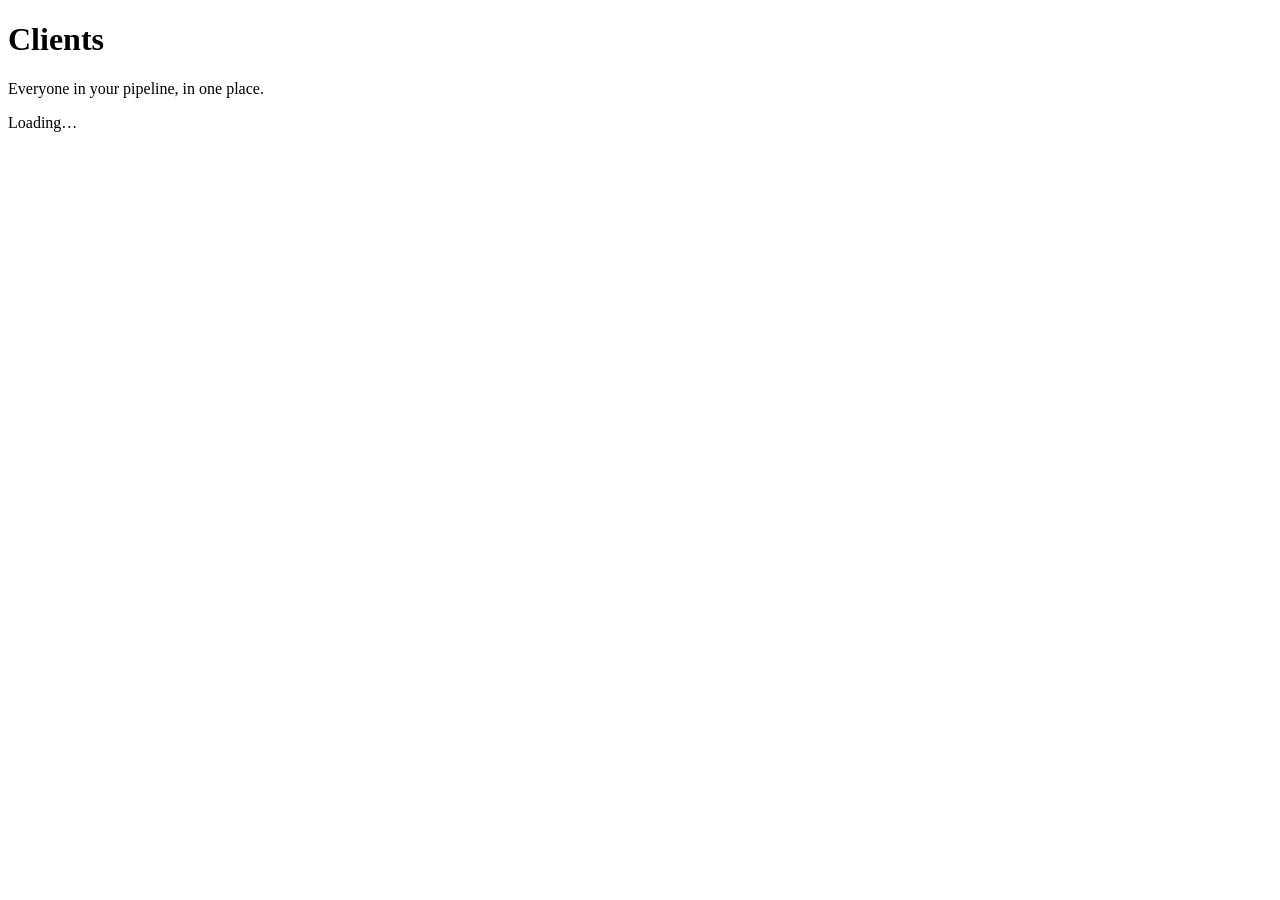
==== clients.html @ 9f431339 "feat(clients): load and render client cards with loading/error states" ====
<!DOCTYPE html>
<html lang="en">
<head>
  <meta charset="UTF-8" />
  <meta name="viewport" content="width=device-width, initial-scale=1.0" />
  <title>Clients · 10X CRM</title>
  <link rel="preconnect" href="https://fonts.googleapis.com" />
  <link rel="preconnect" href="https://fonts.gstatic.com" crossorigin />
  <link
    href="https://fonts.googleapis.com/css2?family=Space+Grotesk:wght@500;600;700&family=Inter:wght@400;500;600&family=IBM+Plex+Mono:wght@500&display=swap"
    rel="stylesheet"
  />
  <link rel="stylesheet" href="css/styles.css" />
  <script>
    // Applied inline, before first paint, so there's no flash of the wrong theme.
    if (localStorage.getItem('crm_theme') === 'dark') {
      document.documentElement.classList.add('theme-dark');
    }
  </script>
</head>
<body>
  <script src="js/guard.js"></script>
  <script>requireAuth();</script>

  <div class="app-shell">
    <div id="sidebar-root"></div>

    <main class="content">
      <div class="content-header">
        <div>
          <h1>Clients</h1>
          <p class="content-sub">Everyone in your pipeline, in one place.</p>
        </div>
        <span class="count-pill" id="client-count">Loading…</span>
      </div>

      <div id="clients-area"></div>
    </main>
  </div>

  <script src="js/ui.js"></script>
  <script src="js/shell.js"></script>
  <script src="js/data.js"></script>
  <script src="js/clients.js"></script>
</body>
</html>
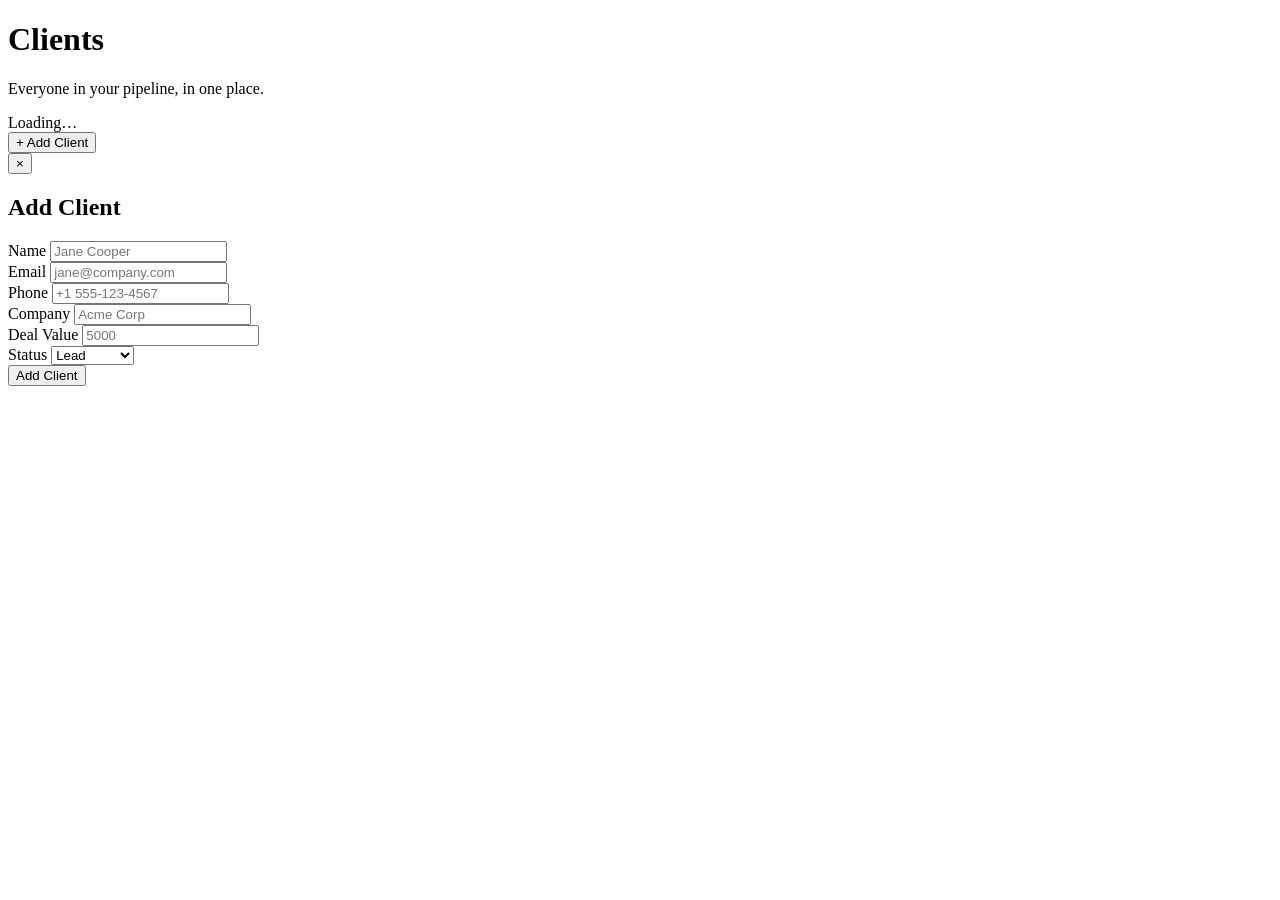
==== commit 74dabee4: "feat(client.html) add client modal" ====
--- a/clients.html
+++ b/clients.html
@@ -34,8 +34,63 @@
         <span class="count-pill" id="client-count">Loading…</span>
       </div>
 
+      <div class="toolbar">
+        <button class="btn btn-primary" id="add-client-btn" type="button">+ Add Client</button>
+      </div>
+
       <div id="clients-area"></div>
     </main>
+  </div>
+
+  <!-- Add Client Modal (P4.4) -->
+  <div class="modal-backdrop" id="add-client-modal-backdrop">
+    <div class="modal">
+      <button class="modal-close" id="close-modal-btn" type="button" aria-label="Close">×</button>
+      <h2>Add Client</h2>
+      <form id="add-client-form" novalidate>
+        <div class="field">
+          <label for="name">Name</label>
+          <input type="text" id="name" placeholder="Jane Cooper" autocomplete="off" />
+          <div class="field-error" id="name-error"></div>
+        </div>
+
+        <div class="field">
+          <label for="email">Email</label>
+          <input type="text" id="email" placeholder="jane@company.com" autocomplete="off" />
+          <div class="field-error" id="email-error"></div>
+        </div>
+
+        <div class="field">
+          <label for="phone">Phone</label>
+          <input type="text" id="phone" placeholder="+1 555-123-4567" autocomplete="off" />
+          <div class="field-error" id="phone-error"></div>
+        </div>
+
+        <div class="field">
+          <label for="company">Company</label>
+          <input type="text" id="company" placeholder="Acme Corp" autocomplete="off" />
+          <div class="field-error" id="company-error"></div>
+        </div>
+
+        <div class="field">
+          <label for="dealValue">Deal Value</label>
+          <input type="number" id="dealValue" placeholder="5000" min="1" step="100" autocomplete="off" />
+          <div class="field-error" id="dealValue-error"></div>
+        </div>
+
+        <div class="field">
+          <label for="status">Status</label>
+          <select id="status">
+            <option value="Lead">Lead</option>
+            <option value="Contacted">Contacted</option>
+            <option value="Won">Won</option>
+            <option value="Lost">Lost</option>
+          </select>
+        </div>
+
+        <button type="submit" class="btn btn-primary">Add Client</button>
+      </form>
+    </div>
   </div>
 
   <script src="js/ui.js"></script>
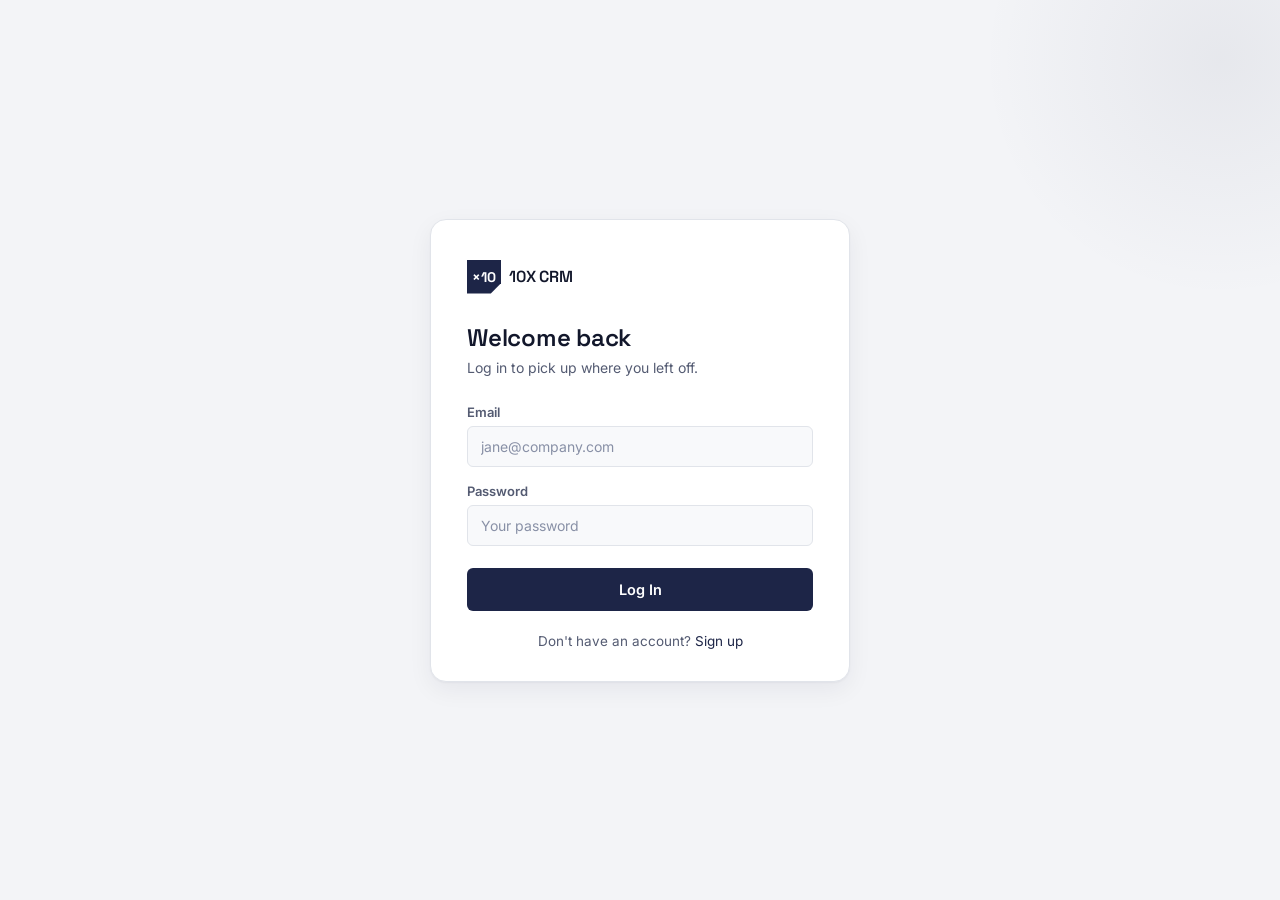
==== commit ffcf08ed: "add filter chips to clients.html toolbar" ====
--- a/clients.html
+++ b/clients.html
@@ -36,6 +36,22 @@
 
       <div class="toolbar">
         <button class="btn btn-primary" id="add-client-btn" type="button">+ Add Client</button>
+        <input
+          type="text"
+          class="search-input"
+          id="search-input"
+          placeholder="Search by name or company…"
+          autocomplete="off"
+        />
+      </div>
+
+      <div class="toolbar">
+        <div class="filter-chips" id="filter-chips"></div>
+        <select class="sort-select" id="sort-select">
+          <option value="newest">Newest first</option>
+          <option value="name">Name A→Z</option>
+          <option value="deal-value">Deal value: high → low</option>
+        </select>
       </div>
 
       <div id="clients-area"></div>
--- a/css/styles.css
+++ b/css/styles.css
@@ -0,0 +1,823 @@
+/* ==========================================================================
+   10X CRM — Design tokens & base styles
+   ========================================================================== */
+
+:root {
+  /* Color */
+  --bg: #F3F4F7;
+  --surface: #FFFFFF;
+  --surface-2: #F8F9FB;
+  --border: #E1E4EA;
+  --ink: #12172B;
+  --ink-soft: #545B72;
+  --ink-faint: #8890A6;
+
+  --brand: #1D2547;
+  --brand-hover: #2A3565;
+  --accent: #D89B3C;
+  --accent-ink: #7A5418;
+
+  --success: #227A53;
+  --success-bg: #E4F4EC;
+  --danger: #C4433A;
+  --danger-bg: #FBEAE8;
+  --warning: #B5790C;
+  --warning-bg: #FBF0DA;
+  --info: #4A5A8C;
+  --info-bg: #EBEEF7;
+
+  /* Type */
+  --font-display: 'Space Grotesk', 'Helvetica Neue', sans-serif;
+  --font-body: 'Inter', 'Helvetica Neue', sans-serif;
+  --font-mono: 'IBM Plex Mono', 'SFMono-Regular', monospace;
+
+  /* Layout */
+  --radius-sm: 6px;
+  --radius-md: 10px;
+  --radius-lg: 16px;
+  --shadow-card: 0 1px 2px rgba(18, 23, 43, 0.04), 0 8px 24px rgba(18, 23, 43, 0.06);
+  --shadow-pop: 0 12px 32px rgba(18, 23, 43, 0.16);
+}
+
+/* Dark theme (P0.3) — same tokens, different values. Applied as a class
+   on <html> so it can be set before first paint (see inline head script
+   on every protected page) and avoid a flash of the wrong theme. */
+html.theme-dark {
+  --bg: #0F1320;
+  --surface: #171B2C;
+  --surface-2: #1D2238;
+  --border: #2A3050;
+  --ink: #F3F4F7;
+  --ink-soft: #A8AEC4;
+  --ink-faint: #6B7290;
+
+  --brand: #3E4C8F;
+  --brand-hover: #4C5CA8;
+  --accent: #E0AC57;
+  --accent-ink: #F3D9A8;
+
+  --success: #4FC28A;
+  --success-bg: rgba(79, 194, 138, 0.14);
+  --danger: #E2685D;
+  --danger-bg: rgba(226, 104, 93, 0.14);
+  --warning: #E0B04E;
+  --warning-bg: rgba(224, 176, 78, 0.14);
+  --info: #8C9BD9;
+  --info-bg: rgba(140, 155, 217, 0.14);
+
+  --shadow-card: 0 1px 2px rgba(0, 0, 0, 0.2), 0 8px 24px rgba(0, 0, 0, 0.3);
+  --shadow-pop: 0 12px 32px rgba(0, 0, 0, 0.45);
+}
+
+* {
+  box-sizing: border-box;
+}
+
+html, body {
+  height: 100%;
+}
+
+body {
+  margin: 0;
+  font-family: var(--font-body);
+  background: var(--bg);
+  color: var(--ink);
+  -webkit-font-smoothing: antialiased;
+}
+
+h1, h2, h3, h4 {
+  font-family: var(--font-display);
+  margin: 0;
+  color: var(--ink);
+  letter-spacing: -0.01em;
+}
+
+p {
+  margin: 0;
+  color: var(--ink-soft);
+}
+
+a {
+  color: var(--brand);
+  text-decoration: none;
+}
+
+a:hover {
+  text-decoration: underline;
+}
+
+button {
+  font-family: var(--font-body);
+}
+
+:focus-visible {
+  outline: 2px solid var(--accent);
+  outline-offset: 2px;
+}
+
+/* ==========================================================================
+   Auth shell — the centered card layout used by Sign Up / Login
+   ========================================================================== */
+
+.auth-shell {
+  min-height: 100vh;
+  display: flex;
+  align-items: center;
+  justify-content: center;
+  padding: 24px;
+  position: relative;
+  overflow: hidden;
+}
+
+.auth-shell::before {
+  content: "";
+  position: absolute;
+  top: -180px;
+  right: -180px;
+  width: 480px;
+  height: 480px;
+  background: radial-gradient(circle, rgba(29, 37, 71, 0.06), transparent 70%);
+  pointer-events: none;
+}
+
+.auth-card {
+  position: relative;
+  width: 100%;
+  max-width: 420px;
+  background: var(--surface);
+  border: 1px solid var(--border);
+  border-radius: var(--radius-lg);
+  box-shadow: var(--shadow-card);
+  padding: 40px 36px 32px;
+}
+
+/* Signature corner mark: an angular "×10" clip standing in for the wordmark */
+.brand-mark {
+  display: inline-flex;
+  align-items: center;
+  gap: 8px;
+  margin-bottom: 28px;
+}
+
+.brand-mark__glyph {
+  width: 34px;
+  height: 34px;
+  background: var(--brand);
+  clip-path: polygon(0 0, 100% 0, 100% 70%, 70% 100%, 0 100%);
+  display: flex;
+  align-items: center;
+  justify-content: center;
+  color: #fff;
+  font-family: var(--font-display);
+  font-weight: 700;
+  font-size: 14px;
+  flex-shrink: 0;
+}
+
+.brand-mark__text {
+  font-family: var(--font-display);
+  font-weight: 600;
+  font-size: 16px;
+  color: var(--ink);
+  letter-spacing: -0.01em;
+}
+
+.auth-card h1 {
+  font-size: 24px;
+  font-weight: 600;
+  margin-bottom: 6px;
+}
+
+.auth-card .auth-sub {
+  font-size: 14px;
+  margin-bottom: 28px;
+}
+
+/* ==========================================================================
+   Forms
+   ========================================================================== */
+
+.field {
+  margin-bottom: 16px;
+}
+
+.field label {
+  display: block;
+  font-size: 13px;
+  font-weight: 600;
+  color: var(--ink-soft);
+  margin-bottom: 6px;
+}
+
+.field input,
+.field select {
+  width: 100%;
+  padding: 11px 13px;
+  font-size: 14px;
+  font-family: var(--font-body);
+  color: var(--ink);
+  background: var(--surface-2);
+  border: 1px solid var(--border);
+  border-radius: var(--radius-sm);
+  transition: border-color 120ms ease, background 120ms ease;
+}
+
+.field input::placeholder {
+  color: var(--ink-faint);
+}
+
+.field input:focus,
+.field select:focus {
+  outline: none;
+  border-color: var(--brand);
+  background: var(--surface);
+}
+
+.field-error {
+  margin-top: 6px;
+  font-size: 12.5px;
+  color: var(--danger);
+  display: none;
+}
+
+.field.has-error input {
+  border-color: var(--danger);
+  background: var(--danger-bg);
+}
+
+.field.has-error .field-error {
+  display: block;
+}
+
+.btn {
+  display: inline-flex;
+  align-items: center;
+  justify-content: center;
+  gap: 8px;
+  width: 100%;
+  padding: 12px 18px;
+  font-size: 14.5px;
+  font-weight: 600;
+  font-family: var(--font-body);
+  border-radius: var(--radius-sm);
+  border: 1px solid transparent;
+  cursor: pointer;
+  transition: background 120ms ease, transform 60ms ease;
+}
+
+.btn:active {
+  transform: translateY(1px);
+}
+
+.btn-primary {
+  background: var(--brand);
+  color: #fff;
+  margin-top: 6px;
+}
+
+.btn-primary:hover {
+  background: var(--brand-hover);
+}
+
+.form-alert {
+  display: none;
+  align-items: center;
+  gap: 8px;
+  padding: 11px 13px;
+  margin-bottom: 16px;
+  border-radius: var(--radius-sm);
+  background: var(--danger-bg);
+  color: var(--danger);
+  font-size: 13.5px;
+  font-weight: 500;
+  border: 1px solid rgba(196, 67, 58, 0.25);
+}
+
+.form-alert.is-visible {
+  display: flex;
+}
+
+.auth-footer {
+  margin-top: 22px;
+  text-align: center;
+  font-size: 13.5px;
+  color: var(--ink-soft);
+}
+
+/* ==========================================================================
+   Toast notifications (P0.4)
+   ========================================================================== */
+
+#toast-region {
+  position: fixed;
+  top: 20px;
+  right: 20px;
+  z-index: 1000;
+  display: flex;
+  flex-direction: column;
+  gap: 10px;
+}
+
+.toast {
+  display: flex;
+  align-items: center;
+  gap: 10px;
+  min-width: 260px;
+  max-width: 360px;
+  padding: 13px 16px;
+  border-radius: var(--radius-sm);
+  box-shadow: var(--shadow-pop);
+  font-size: 13.5px;
+  font-weight: 500;
+  animation: toast-in 180ms ease;
+}
+
+.toast-success {
+  background: var(--success-bg);
+  color: var(--success);
+  border: 1px solid rgba(34, 122, 83, 0.25);
+}
+
+.toast-error {
+  background: var(--danger-bg);
+  color: var(--danger);
+  border: 1px solid rgba(196, 67, 58, 0.25);
+}
+
+.toast-close {
+  margin-left: auto;
+  background: none;
+  border: none;
+  cursor: pointer;
+  font-size: 15px;
+  line-height: 1;
+  color: inherit;
+  opacity: 0.6;
+}
+
+.toast-close:hover {
+  opacity: 1;
+}
+
+@keyframes toast-in {
+  from { opacity: 0; transform: translateY(-6px); }
+  to { opacity: 1; transform: translateY(0); }
+}
+
+@media (prefers-reduced-motion: reduce) {
+  .toast { animation: none; }
+}
+
+@media (max-width: 480px) {
+  .auth-card {
+    padding: 32px 22px 26px;
+  }
+}
+
+/* ==========================================================================
+   App shell — sidebar + content area used by every protected page
+   (P0.2 navigation, P0.3 theme)
+   ========================================================================== */
+
+.app-shell {
+  display: flex;
+  min-height: 100vh;
+}
+
+.sidebar {
+  width: 232px;
+  flex-shrink: 0;
+  background: var(--brand);
+  color: rgba(255, 255, 255, 0.92);
+  display: flex;
+  flex-direction: column;
+  padding: 22px 16px;
+  position: sticky;
+  top: 0;
+  height: 100vh;
+}
+
+.sidebar .brand-mark {
+  margin: 6px 8px 28px;
+}
+
+.sidebar .brand-mark__glyph {
+  background: rgba(255, 255, 255, 0.16);
+  color: #fff;
+}
+
+.sidebar .brand-mark__text {
+  color: #fff;
+}
+
+.nav-links {
+  list-style: none;
+  margin: 0;
+  padding: 0;
+  display: flex;
+  flex-direction: column;
+  gap: 2px;
+}
+
+.nav-link {
+  display: block;
+  padding: 10px 12px;
+  border-radius: var(--radius-sm);
+  color: rgba(255, 255, 255, 0.72);
+  font-size: 14px;
+  font-weight: 500;
+  text-decoration: none;
+  transition: background 120ms ease, color 120ms ease;
+}
+
+.nav-link:hover {
+  background: rgba(255, 255, 255, 0.08);
+  color: #fff;
+  text-decoration: none;
+}
+
+.nav-link.is-active {
+  background: rgba(255, 255, 255, 0.14);
+  color: #fff;
+}
+
+.sidebar-spacer {
+  flex: 1;
+}
+
+.sidebar-foot {
+  display: flex;
+  flex-direction: column;
+  gap: 4px;
+  padding-top: 12px;
+  border-top: 1px solid rgba(255, 255, 255, 0.14);
+}
+
+.sidebar-btn {
+  display: flex;
+  align-items: center;
+  gap: 8px;
+  width: 100%;
+  padding: 10px 12px;
+  background: none;
+  border: none;
+  border-radius: var(--radius-sm);
+  color: rgba(255, 255, 255, 0.72);
+  font-size: 14px;
+  font-weight: 500;
+  font-family: var(--font-body);
+  text-align: left;
+  cursor: pointer;
+  transition: background 120ms ease, color 120ms ease;
+}
+
+.sidebar-btn:hover {
+  background: rgba(255, 255, 255, 0.08);
+  color: #fff;
+}
+
+.content {
+  flex: 1;
+  padding: 32px 40px;
+  min-width: 0;
+}
+
+.content-header {
+  display: flex;
+  align-items: baseline;
+  justify-content: space-between;
+  margin-bottom: 24px;
+  flex-wrap: wrap;
+  gap: 8px;
+}
+
+.content-header h1 {
+  font-size: 26px;
+  font-weight: 600;
+}
+
+.content-header .content-sub {
+  font-size: 14px;
+  margin-top: 4px;
+}
+
+.count-pill {
+  font-family: var(--font-mono);
+  font-size: 12.5px;
+  color: var(--ink-soft);
+  background: var(--surface-2);
+  border: 1px solid var(--border);
+  padding: 4px 10px;
+  border-radius: 999px;
+}
+
+/* ==========================================================================
+   State messages — loading / empty / error (P4.2)
+   ========================================================================== */
+
+.state-message {
+  display: flex;
+  flex-direction: column;
+  align-items: center;
+  justify-content: center;
+  gap: 12px;
+  padding: 64px 24px;
+  text-align: center;
+  color: var(--ink-soft);
+  font-size: 14px;
+}
+
+.state-message strong {
+  color: var(--ink);
+  font-family: var(--font-display);
+  font-size: 16px;
+  font-weight: 600;
+}
+
+.spinner {
+  width: 22px;
+  height: 22px;
+  border: 2.5px solid var(--border);
+  border-top-color: var(--brand);
+  border-radius: 50%;
+  animation: spin 700ms linear infinite;
+}
+
+html.theme-dark .spinner {
+  border-top-color: var(--accent);
+}
+
+@keyframes spin {
+  to { transform: rotate(360deg); }
+}
+
+@media (prefers-reduced-motion: reduce) {
+  .spinner { animation: none; }
+}
+
+.btn-secondary {
+  width: auto;
+  padding: 9px 18px;
+  background: var(--surface);
+  color: var(--ink);
+  border: 1px solid var(--border);
+}
+
+.btn-secondary:hover {
+  background: var(--surface-2);
+}
+
+/* ==========================================================================
+   Client cards (P4.3)
+   ========================================================================== */
+
+.client-grid {
+  display: grid;
+  grid-template-columns: repeat(auto-fill, minmax(280px, 1fr));
+  gap: 14px;
+}
+
+.client-card {
+  display: flex;
+  gap: 12px;
+  padding: 16px;
+  background: var(--surface);
+  border: 1px solid var(--border);
+  border-radius: var(--radius-md);
+  box-shadow: var(--shadow-card);
+}
+
+.client-card__avatar {
+  width: 44px;
+  height: 44px;
+  border-radius: 50%;
+  flex-shrink: 0;
+  object-fit: cover;
+  background: var(--info-bg);
+  color: var(--info);
+  display: flex;
+  align-items: center;
+  justify-content: center;
+  font-family: var(--font-display);
+  font-weight: 600;
+  font-size: 15px;
+}
+
+.client-card__body {
+  min-width: 0;
+  flex: 1;
+}
+
+.client-card__name {
+  font-family: var(--font-display);
+  font-weight: 600;
+  font-size: 15px;
+  color: var(--ink);
+  white-space: nowrap;
+  overflow: hidden;
+  text-overflow: ellipsis;
+}
+
+.client-card__meta {
+  font-size: 13px;
+  color: var(--ink-soft);
+  white-space: nowrap;
+  overflow: hidden;
+  text-overflow: ellipsis;
+  margin-top: 1px;
+}
+
+.client-card__footer {
+  display: flex;
+  align-items: center;
+  justify-content: space-between;
+  margin-top: 10px;
+}
+
+.client-card__deal {
+  font-family: var(--font-mono);
+  font-size: 13.5px;
+  font-weight: 600;
+  color: var(--ink);
+}
+
+.status-badge {
+  display: inline-block;
+  padding: 3px 9px;
+  border-radius: 999px;
+  font-size: 11.5px;
+  font-weight: 600;
+  text-transform: uppercase;
+  letter-spacing: 0.03em;
+}
+
+.status-badge--lead { background: var(--info-bg); color: var(--info); }
+.status-badge--contacted { background: var(--warning-bg); color: var(--warning); }
+.status-badge--won { background: var(--success-bg); color: var(--success); }
+.status-badge--lost { background: var(--danger-bg); color: var(--danger); }
+
+@media (max-width: 860px) {
+  .app-shell {
+    flex-direction: column;
+  }
+
+  .sidebar {
+    width: 100%;
+    height: auto;
+    position: static;
+    flex-direction: row;
+    align-items: center;
+    flex-wrap: wrap;
+  }
+
+  .sidebar .brand-mark {
+    margin: 0 12px 0 4px;
+  }
+
+  .nav-links {
+    flex-direction: row;
+  }
+
+  .sidebar-spacer {
+    display: none;
+  }
+
+  .sidebar-foot {
+    flex-direction: row;
+    border-top: none;
+    border-left: 1px solid rgba(255, 255, 255, 0.14);
+    padding-top: 0;
+    padding-left: 12px;
+    margin-left: auto;
+  }
+
+  .content {
+    padding: 24px 20px;
+  }
+}
+
+/* ==========================================================================
+   Modal — Add Client form (P4.4)
+   ========================================================================== */
+
+.modal-backdrop {
+  display: none;
+  position: fixed;
+  inset: 0;
+  background: rgba(18, 23, 43, 0.4);
+  z-index: 100;
+  animation: fade-in 120ms ease;
+}
+
+.modal-backdrop.is-open {
+  display: flex;
+  align-items: center;
+  justify-content: center;
+}
+
+.modal {
+  position: relative;
+  background: var(--surface);
+  border: 1px solid var(--border);
+  border-radius: var(--radius-lg);
+  box-shadow: var(--shadow-pop);
+  width: 100%;
+  max-width: 480px;
+  padding: 28px 32px;
+  max-height: 90vh;
+  overflow-y: auto;
+  animation: modal-in 200ms cubic-bezier(0.2, 0.8, 0.3, 1);
+}
+
+.modal h2 {
+  font-size: 20px;
+  font-weight: 600;
+  margin-bottom: 18px;
+}
+
+.modal-close {
+  position: absolute;
+  top: 16px;
+  right: 16px;
+  background: none;
+  border: none;
+  font-size: 20px;
+  color: var(--ink-soft);
+  cursor: pointer;
+  padding: 4px;
+  display: flex;
+  align-items: center;
+  justify-content: center;
+}
+
+.modal-close:hover {
+  color: var(--ink);
+}
+
+.modal .field {
+  margin-bottom: 16px;
+}
+
+@keyframes fade-in {
+  from { opacity: 0; }
+  to { opacity: 1; }
+}
+
+@keyframes modal-in {
+  from { opacity: 0; transform: scale(0.96); }
+  to { opacity: 1; transform: scale(1); }
+}
+
+@media (prefers-reduced-motion: reduce) {
+  .modal-backdrop, .modal {
+    animation: none;
+  }
+}
+
+@media (max-width: 520px) {
+  .modal {
+    width: 90%;
+    padding: 22px 20px;
+  }
+}
+
+.toolbar {
+  display: flex;
+  align-items: center;
+  gap: 12px;
+  margin-bottom: 24px;
+  flex-wrap: wrap;
+}
+
+.btn-danger {
+  background: var(--danger);
+  color: #fff;
+  border-color: var(--danger);
+}
+
+.btn-danger:hover {
+  background: color-mix(in srgb, var(--danger) 85%, black);
+}
+
+.client-card {
+  cursor: pointer;
+  transition: border-color 120ms ease, box-shadow 120ms ease;
+}
+
+.client-card:hover {
+  border-color: var(--brand);
+  box-shadow: var(--shadow-pop);
+}
+
+.client-card__actions {
+  display: flex;
+  gap: 8px;
+  margin-top: 10px;
+}
+
+.btn-card {
+  width: auto;
+  padding: 6px 12px;
+  font-size: 12.5px;
+  font-weight: 600;
+}
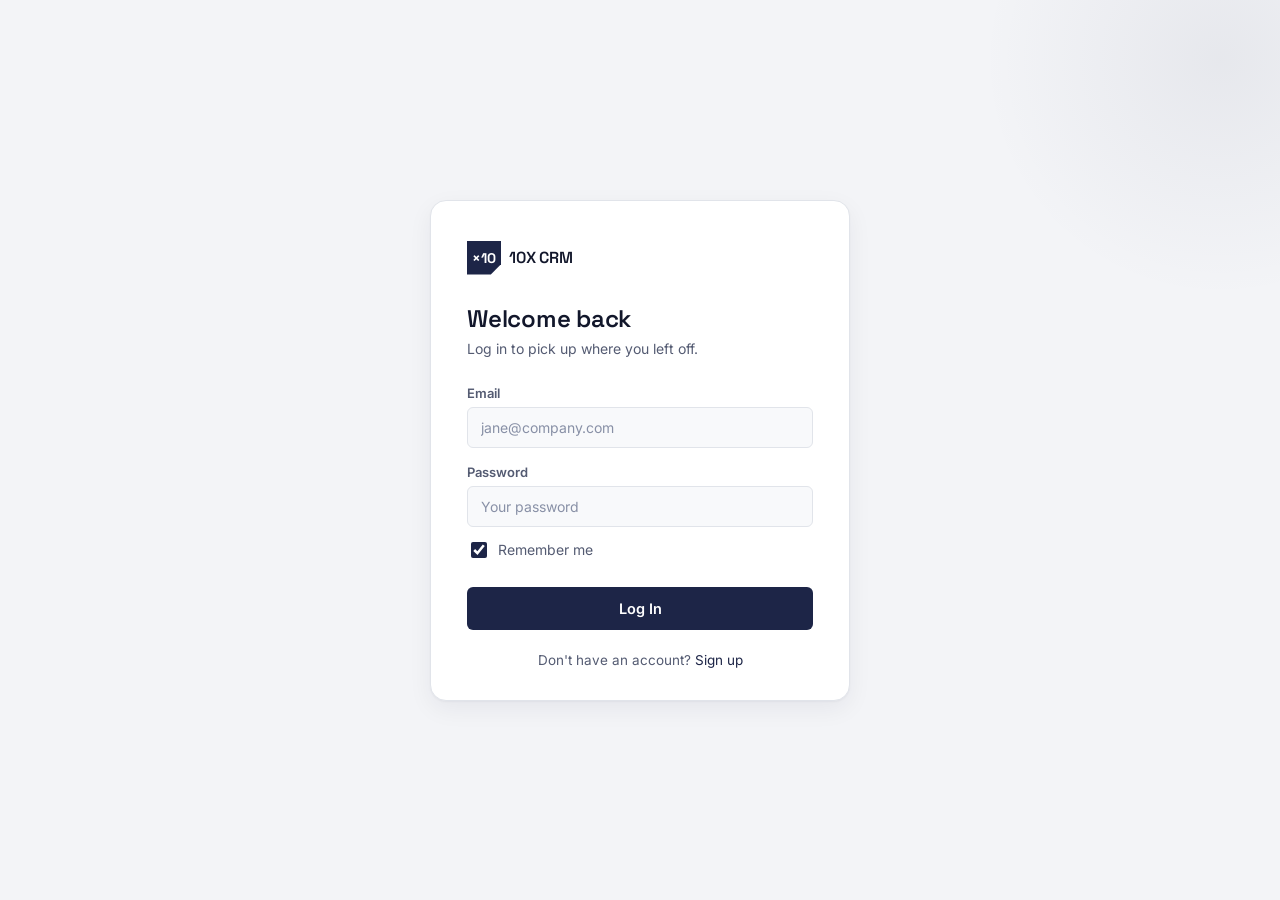
==== commit 63c5bb54: "one big large update added bonus challanges" ====
--- a/clients.html
+++ b/clients.html
@@ -54,7 +54,22 @@
         </select>
       </div>
 
+      <div class="toolbar">
+        <div class="view-toggle" id="view-toggle">
+          <button type="button" data-view="grid" class="is-active">Grid</button>
+          <button type="button" data-view="kanban">Kanban</button>
+        </div>
+        <div style="display:flex; align-items:center; gap:16px;">
+          <span class="shortcut-hint"><kbd>/</kbd> search <kbd>N</kbd> add client <kbd>Esc</kbd> close</span>
+          <button class="btn btn-secondary" id="export-csv-btn" type="button">Export CSV</button>
+        </div>
+      </div>
+
       <div id="clients-area"></div>
+      <div id="kanban-area" style="display:none;"></div>
+      <div class="load-more-row" id="load-more-row" style="display:none;">
+        <button class="btn btn-secondary" id="load-more-btn" type="button">Load More</button>
+      </div>
     </main>
   </div>
 
@@ -62,7 +77,7 @@
   <div class="modal-backdrop" id="add-client-modal-backdrop">
     <div class="modal">
       <button class="modal-close" id="close-modal-btn" type="button" aria-label="Close">×</button>
-      <h2>Add Client</h2>
+      <h2 id="add-client-modal-title">Add Client</h2>
       <form id="add-client-form" novalidate>
         <div class="field">
           <label for="name">Name</label>
@@ -104,8 +119,74 @@
           </select>
         </div>
 
-        <button type="submit" class="btn btn-primary">Add Client</button>
+        <button type="submit" class="btn btn-primary" id="add-client-submit-btn">Add Client</button>
       </form>
+    </div>
+  </div>
+
+  <!-- Client Details Modal (P4.8) -->
+  <div class="details-modal" id="details-modal">
+    <div class="details-modal-content">
+      <button class="details-modal-close" id="close-details-modal-btn" type="button" aria-label="Close">×</button>
+      
+      <!-- Header -->
+      <div class="details-header">
+        <img class="details-avatar" id="details-avatar" src="" alt="" />
+        <div class="details-header-info">
+          <h2 id="details-name">—</h2>
+          <p id="details-company">—</p>
+        </div>
+        <button class="btn btn-secondary" id="details-edit-btn" type="button" style="align-self:flex-start;">Edit</button>
+      </div>
+
+      <!-- Call timer -->
+      <div class="call-timer">
+        <span class="call-timer__display" id="call-timer-display">00:00</span>
+        <button class="btn btn-primary" id="call-timer-btn" type="button">Start Call</button>
+      </div>
+
+      <!-- Contact Info -->
+      <div class="details-section">
+        <div class="details-section-title">Contact Info</div>
+        <div class="details-field">
+          <span class="details-field-label">Email</span>
+          <span class="details-field-value" id="details-email">—</span>
+        </div>
+        <div class="details-field">
+          <span class="details-field-label">Phone</span>
+          <span class="details-field-value" id="details-phone">—</span>
+        </div>
+      </div>
+
+      <!-- Deal Info -->
+      <div class="details-section">
+        <div class="details-section-title">Deal Info</div>
+        <div class="details-field">
+          <span class="details-field-label">Status</span>
+          <span class="details-field-value" id="details-status">—</span>
+        </div>
+        <div class="details-field">
+          <span class="details-field-label">Deal Value</span>
+          <span class="details-field-value" id="details-deal-value">—</span>
+        </div>
+        <div class="details-field">
+          <span class="details-field-label">Client Since</span>
+          <span class="details-field-value" id="details-since">—</span>
+        </div>
+      </div>
+
+      <!-- Notes -->
+      <div class="details-section">
+        <div class="details-section-title">Notes</div>
+        <div class="notes-list" id="notes-list"></div>
+        <div class="add-note-form">
+          <input type="text" id="add-note-input" placeholder="Write a note…" />
+          <button class="btn btn-primary" id="add-note-btn" type="button">Add</button>
+        </div>
+      </div>
+
+      <!-- Reminder -->
+      <button class="remind-btn" id="remind-btn" type="button">⏰ Remind me in 1 min</button>
     </div>
   </div>
 
--- a/css/styles.css
+++ b/css/styles.css
@@ -821,3 +821,969 @@
   font-size: 12.5px;
   font-weight: 600;
 }
+
+/* ==========================================================================
+   Search & Filter UI (P4.7)
+   ========================================================================== */
+
+.search-input {
+  width: 100%;
+  max-width: 260px;
+  padding: 10px 13px;
+  font-size: 14px;
+  font-family: var(--font-body);
+  color: var(--ink);
+  background: var(--surface);
+  border: 1px solid var(--border);
+  border-radius: var(--radius-sm);
+  transition: border-color 120ms ease;
+}
+
+.search-input::placeholder {
+  color: var(--ink-faint);
+}
+
+.search-input:focus {
+  outline: none;
+  border-color: var(--brand);
+}
+
+.filter-chips {
+  display: flex;
+  gap: 6px;
+  flex-wrap: wrap;
+}
+
+.chip {
+  display: inline-flex;
+  align-items: center;
+  padding: 7px 14px;
+  border-radius: 999px;
+  border: 1px solid var(--border);
+  background: var(--surface);
+  color: var(--ink-soft);
+  font-size: 13px;
+  font-weight: 600;
+  cursor: pointer;
+  transition: all 120ms ease;
+}
+
+.chip:hover {
+  border-color: var(--brand);
+  background: var(--surface-2);
+  color: var(--brand);
+}
+
+.chip.is-active {
+  background: var(--brand);
+  color: #fff;
+  border-color: var(--brand);
+}
+
+.sort-select {
+  padding: 10px 13px;
+  font-size: 13.5px;
+  font-family: var(--font-body);
+  color: var(--ink-soft);
+  background: var(--surface);
+  border: 1px solid var(--border);
+  border-radius: var(--radius-sm);
+  cursor: pointer;
+  transition: border-color 120ms ease;
+}
+
+.sort-select:focus {
+  outline: none;
+  border-color: var(--brand);
+}
+
+/* ==========================================================================
+   Dashboard stats, pipeline, recent (P3)
+   ========================================================================== */
+
+.stats-grid {
+  display: grid;
+  grid-template-columns: repeat(auto-fit, minmax(200px, 1fr));
+  gap: 16px;
+  margin-bottom: 32px;
+}
+
+.stat-card {
+  background: var(--surface);
+  border: 1px solid var(--border);
+  border-radius: var(--radius-md);
+  padding: 18px 20px;
+  box-shadow: var(--shadow-card);
+}
+
+.stat-card__label {
+  font-size: 12px;
+  font-weight: 600;
+  color: var(--ink-soft);
+  text-transform: uppercase;
+  letter-spacing: 0.03em;
+  margin-bottom: 6px;
+}
+
+.stat-card__value {
+  font-family: var(--font-display);
+  font-size: 32px;
+  font-weight: 700;
+  color: var(--ink);
+  line-height: 1;
+}
+
+.stat-card__sub {
+  font-size: 12px;
+  color: var(--ink-faint);
+  margin-top: 4px;
+}
+
+.dashboard-section {
+  margin-bottom: 28px;
+}
+
+.dashboard-section h3 {
+  font-size: 16px;
+  font-weight: 600;
+  margin-bottom: 12px;
+}
+
+.pipeline-grid {
+  display: grid;
+  grid-template-columns: repeat(auto-fit, minmax(140px, 1fr));
+  gap: 12px;
+}
+
+.pipeline-box {
+  background: var(--surface);
+  border: 1px solid var(--border);
+  border-radius: var(--radius-md);
+  padding: 14px 16px;
+  text-align: center;
+}
+
+.pipeline-box__status {
+  font-size: 13px;
+  color: var(--ink-soft);
+  margin-bottom: 6px;
+}
+
+.pipeline-box__count {
+  font-family: var(--font-display);
+  font-size: 24px;
+  font-weight: 700;
+  color: var(--ink);
+}
+
+.recent-clients-list {
+  background: var(--surface);
+  border: 1px solid var(--border);
+  border-radius: var(--radius-md);
+  overflow: hidden;
+}
+
+.recent-client-row {
+  display: flex;
+  align-items: center;
+  gap: 12px;
+  padding: 12px 16px;
+  border-bottom: 1px solid var(--border);
+}
+
+.recent-client-row:last-child {
+  border-bottom: none;
+}
+
+.recent-client-row__name {
+  flex: 1;
+  min-width: 0;
+  font-weight: 500;
+  color: var(--ink);
+  white-space: nowrap;
+  overflow: hidden;
+  text-overflow: ellipsis;
+}
+
+.recent-client-row__date {
+  font-size: 12px;
+  color: var(--ink-faint);
+  white-space: nowrap;
+}
+
+.welcome-banner {
+  display: flex;
+  align-items: baseline;
+  gap: 16px;
+  margin-bottom: 28px;
+  padding-bottom: 20px;
+  border-bottom: 1px solid var(--border);
+}
+
+.welcome-banner h2 {
+  font-size: 22px;
+  font-weight: 600;
+  color: var(--ink);
+  margin: 0;
+}
+
+.live-clock {
+  font-family: var(--font-mono);
+  font-size: 13px;
+  color: var(--ink-faint);
+  white-space: nowrap;
+}
+
+@media (max-width: 680px) {
+  .toolbar {
+    flex-direction: column;
+    align-items: stretch;
+  }
+
+  .search-input {
+    max-width: 100%;
+  }
+
+  .filter-chips {
+    overflow-x: auto;
+    -webkit-overflow-scrolling: touch;
+  }
+
+  .stats-grid {
+    grid-template-columns: 1fr;
+  }
+
+  .pipeline-grid {
+    grid-template-columns: repeat(2, 1fr);
+  }
+
+  .welcome-banner {
+    flex-direction: column;
+    gap: 8px;
+  }
+}
+/* ==========================================================================
+   Client details modal (P4.8)
+   ========================================================================== */
+
+.details-modal {
+  display: none;
+  position: fixed;
+  inset: 0;
+  background: rgba(18, 23, 43, 0.4);
+  z-index: 100;
+  align-items: center;
+  justify-content: center;
+  padding: 20px;
+  animation: fade-in 120ms ease;
+}
+
+.details-modal.is-open {
+  display: flex;
+}
+
+.details-modal-content {
+  background: var(--surface);
+  border: 1px solid var(--border);
+  border-radius: var(--radius-lg);
+  box-shadow: var(--shadow-pop);
+  width: 100%;
+  max-width: 520px;
+  max-height: 85vh;
+  overflow-y: auto;
+  padding: 28px 32px;
+  animation: modal-in 200ms cubic-bezier(0.2, 0.8, 0.3, 1);
+}
+
+.details-modal-close {
+  position: absolute;
+  top: 16px;
+  right: 16px;
+  background: none;
+  border: none;
+  font-size: 20px;
+  color: var(--ink-soft);
+  cursor: pointer;
+  padding: 4px;
+}
+
+.details-modal-close:hover {
+  color: var(--ink);
+}
+
+.details-header {
+  display: flex;
+  align-items: flex-start;
+  gap: 12px;
+  margin-bottom: 20px;
+  padding-bottom: 16px;
+  border-bottom: 1px solid var(--border);
+}
+
+.details-avatar {
+  width: 48px;
+  height: 48px;
+  border-radius: 50%;
+  flex-shrink: 0;
+  object-fit: cover;
+  background: var(--info-bg);
+}
+
+.details-header-info {
+  flex: 1;
+  min-width: 0;
+}
+
+.details-header-info h2 {
+  font-size: 18px;
+  font-weight: 600;
+  margin-bottom: 4px;
+}
+
+.details-header-info p {
+  font-size: 13px;
+  color: var(--ink-soft);
+}
+
+.details-section {
+  margin-bottom: 18px;
+}
+
+.details-section-title {
+  font-size: 12px;
+  font-weight: 700;
+  color: var(--ink-soft);
+  text-transform: uppercase;
+  letter-spacing: 0.04em;
+  margin-bottom: 8px;
+}
+
+.details-field {
+  display: flex;
+  justify-content: space-between;
+  align-items: center;
+  padding: 8px 0;
+  font-size: 14px;
+  color: var(--ink);
+}
+
+.details-field-label {
+  color: var(--ink-soft);
+}
+
+.details-field-value {
+  font-weight: 500;
+  font-family: var(--font-mono);
+}
+
+.notes-list {
+  display: flex;
+  flex-direction: column;
+  gap: 8px;
+}
+
+.note-item {
+  background: var(--surface-2);
+  border-left: 3px solid var(--brand);
+  padding: 10px 12px;
+  border-radius: var(--radius-sm);
+  font-size: 13px;
+}
+
+.note-text {
+  color: var(--ink);
+  margin-bottom: 4px;
+}
+
+.note-date {
+  font-size: 11px;
+  color: var(--ink-faint);
+  font-family: var(--font-mono);
+}
+
+.add-note-form {
+  display: flex;
+  gap: 8px;
+  margin-top: 10px;
+}
+
+.add-note-form input {
+  flex: 1;
+  padding: 9px 11px;
+  font-size: 13px;
+  font-family: var(--font-body);
+  color: var(--ink);
+  background: var(--surface-2);
+  border: 1px solid var(--border);
+  border-radius: var(--radius-sm);
+}
+
+.add-note-form input:focus {
+  outline: none;
+  border-color: var(--brand);
+  background: var(--surface);
+}
+
+.add-note-form button {
+  width: auto;
+  padding: 9px 14px;
+  font-size: 12.5px;
+  font-weight: 600;
+}
+
+.remind-btn {
+  width: 100%;
+  padding: 10px;
+  background: var(--warning-bg);
+  color: var(--warning);
+  border: 1px solid var(--warning-bg);
+  border-radius: var(--radius-sm);
+  font-size: 13px;
+  font-weight: 600;
+  cursor: pointer;
+  transition: all 120ms ease;
+}
+
+.remind-btn:hover {
+  background: color-mix(in srgb, var(--warning) 15%, transparent);
+}
+
+    .profile-header {
+      background: linear-gradient(135deg, var(--brand) 0%, color-mix(in srgb, var(--brand) 80%, var(--accent)) 100%);
+      padding: 40px;
+      border-radius: var(--radius-lg);
+      color: #fff;
+      margin-bottom: 32px;
+      box-shadow: var(--shadow-pop);
+      display: flex;
+      align-items: center;
+      gap: 24px;
+    }
+
+    html.theme-dark .profile-header {
+      background: linear-gradient(135deg, var(--brand) 0%, #4C5CA8 100%);
+    }
+
+    .profile-header-avatar {
+      width: 80px;
+      height: 80px;
+      border-radius: 50%;
+      background: rgba(255, 255, 255, 0.2);
+      border: 3px solid rgba(255, 255, 255, 0.3);
+      display: flex;
+      align-items: center;
+      justify-content: center;
+      font-family: var(--font-display);
+      font-weight: 700;
+      font-size: 32px;
+      flex-shrink: 0;
+    }
+
+    .profile-header-info {
+      flex: 1;
+    }
+
+    .profile-header-name {
+      font-size: 28px;
+      font-weight: 700;
+      margin-bottom: 4px;
+      font-family: var(--font-display);
+    }
+
+    .profile-header-meta {
+      font-size: 14px;
+      opacity: 0.9;
+    }
+
+    .profile-header-meta + .profile-header-meta {
+      margin-top: 2px;
+    }
+
+    .profile-settings {
+      display: grid;
+      grid-template-columns: 1fr 1fr;
+      gap: 24px;
+    }
+
+    .settings-section {
+      background: var(--surface);
+      border: 1px solid var(--border);
+      border-radius: var(--radius-lg);
+      padding: 28px;
+      box-shadow: var(--shadow-card);
+    }
+
+    .settings-section-title {
+      display: flex;
+      align-items: center;
+      gap: 8px;
+      font-size: 16px;
+      font-weight: 700;
+      margin-bottom: 20px;
+      color: var(--ink);
+      font-family: var(--font-display);
+    }
+
+    .settings-section-icon {
+      font-size: 20px;
+    }
+
+    .settings-divider {
+      height: 1px;
+      background: var(--border);
+      margin: 20px 0;
+    }
+
+    .settings-item {
+      margin-bottom: 18px;
+    }
+
+    .settings-item:last-child {
+      margin-bottom: 0;
+    }
+
+    .settings-item label {
+      display: block;
+      font-size: 12px;
+      font-weight: 700;
+      color: var(--ink-soft);
+      text-transform: uppercase;
+      letter-spacing: 0.05em;
+      margin-bottom: 6px;
+    }
+
+    .settings-item input {
+      width: 100%;
+      padding: 11px 13px;
+      font-size: 14px;
+      font-family: var(--font-body);
+      color: var(--ink);
+      background: var(--surface-2);
+      border: 1px solid var(--border);
+      border-radius: var(--radius-sm);
+      transition: all 120ms ease;
+    }
+
+    .settings-item input:focus {
+      outline: none;
+      border-color: var(--accent);
+      background: var(--surface);
+      box-shadow: 0 0 0 3px rgba(224, 172, 78, 0.1);
+    }
+
+    .field-error {
+      margin-top: 6px;
+      font-size: 12px;
+      color: var(--danger);
+      display: none;
+    }
+
+    .field.has-error .field-error {
+      display: block;
+    }
+
+    .settings-button-group {
+      display: flex;
+      gap: 10px;
+      margin-top: 20px;
+    }
+
+    .settings-button-group .btn {
+      flex: 1;
+    }
+
+    .btn-secondary-outline {
+      background: transparent;
+      color: var(--ink-soft);
+      border: 1px solid var(--border);
+    }
+
+    .btn-secondary-outline:hover {
+      background: var(--surface-2);
+      color: var(--ink);
+      border-color: var(--brand);
+    }
+
+    .data-section {
+      grid-column: 1 / -1;
+    }
+
+    .data-warning {
+      background: var(--warning-bg);
+      border-left: 4px solid var(--warning);
+      padding: 12px 14px;
+      border-radius: var(--radius-sm);
+      font-size: 13px;
+      color: var(--warning);
+      margin-bottom: 16px;
+    }
+
+    @media (max-width: 920px) {
+      .profile-header {
+        flex-direction: column;
+        text-align: center;
+      }
+
+      .profile-header-info {
+        margin-top: 8px;
+      }
+
+      .profile-settings {
+        grid-template-columns: 1fr;
+      }
+
+      .data-section {
+        grid-column: auto;
+      }
+    }
+
+    @media (max-width: 620px) {
+      .profile-header {
+        padding: 24px;
+        gap: 16px;
+      }
+
+      .profile-header-name {
+        font-size: 22px;
+      }
+
+      .settings-section {
+        padding: 20px;
+      }
+
+      .settings-button-group {
+        flex-direction: column;
+      }
+    }
+
+/* ==========================================================================
+   New feature styles: remember-me checkbox, password strength, edit button,
+   kanban board, pipeline mini chart, CSV/load-more/view toggle, call timer,
+   keyboard-shortcut hint, easter egg.
+   ========================================================================== */
+
+/* ---- Checkbox field (Remember me) ---- */
+
+.checkbox-field {
+  display: flex;
+  align-items: center;
+  gap: 8px;
+  font-size: 14px;
+  color: var(--ink-soft);
+  margin: -4px 0 20px;
+  cursor: pointer;
+  user-select: none;
+}
+
+.checkbox-field input {
+  width: 16px;
+  height: 16px;
+  accent-color: var(--brand);
+  cursor: pointer;
+}
+
+/* ---- Password strength meter ---- */
+
+.password-strength {
+  display: flex;
+  align-items: center;
+  gap: 10px;
+  margin-top: 8px;
+  min-height: 16px;
+}
+
+.password-strength__bar {
+  display: flex;
+  gap: 4px;
+  flex: 1;
+}
+
+.password-strength__bar span {
+  height: 4px;
+  flex: 1;
+  border-radius: 2px;
+  background: var(--border);
+  transition: background 0.15s ease;
+}
+
+.password-strength__label {
+  font-size: 12px;
+  font-weight: 600;
+  color: var(--ink-faint);
+}
+
+.password-strength.is-level-1 .password-strength__bar span:nth-child(1) { background: var(--danger); }
+.password-strength.is-level-1 .password-strength__label { color: var(--danger); }
+
+.password-strength.is-level-2 .password-strength__bar span:nth-child(1),
+.password-strength.is-level-2 .password-strength__bar span:nth-child(2) { background: var(--warning); }
+.password-strength.is-level-2 .password-strength__label { color: var(--warning); }
+
+.password-strength.is-level-3 .password-strength__bar span { background: var(--success); }
+.password-strength.is-level-3 .password-strength__label { color: var(--success); }
+
+/* ---- Card actions: Edit + Delete side by side ---- */
+
+.client-card__actions {
+  display: flex;
+  gap: 8px;
+}
+
+.client-card__actions .btn-card {
+  flex: 1;
+}
+
+.btn-card.btn-secondary {
+  background: var(--surface-2);
+  color: var(--ink-soft);
+  border: 1px solid var(--border);
+}
+
+.btn-card.btn-secondary:hover {
+  background: var(--border);
+  color: var(--ink);
+}
+
+/* ---- Toolbar view toggle (Grid / Kanban) + CSV export ---- */
+
+.view-toggle {
+  display: inline-flex;
+  border: 1px solid var(--border);
+  border-radius: var(--radius-sm);
+  overflow: hidden;
+}
+
+.view-toggle button {
+  border: none;
+  background: var(--surface);
+  color: var(--ink-soft);
+  font-size: 13px;
+  font-weight: 600;
+  padding: 8px 14px;
+  cursor: pointer;
+  transition: background 0.15s ease, color 0.15s ease;
+}
+
+.view-toggle button + button {
+  border-left: 1px solid var(--border);
+}
+
+.view-toggle button.is-active {
+  background: var(--brand);
+  color: #fff;
+}
+
+/* ---- Kanban board ---- */
+
+.kanban-board {
+  display: grid;
+  grid-template-columns: repeat(4, minmax(220px, 1fr));
+  gap: 16px;
+  align-items: start;
+}
+
+.kanban-column {
+  background: var(--surface-2);
+  border: 1px solid var(--border);
+  border-radius: var(--radius-md);
+  padding: 12px;
+  min-height: 120px;
+  transition: background 0.15s ease, border-color 0.15s ease;
+}
+
+.kanban-column.is-drag-over {
+  background: var(--info-bg);
+  border-color: var(--brand);
+}
+
+.kanban-column__header {
+  display: flex;
+  align-items: center;
+  justify-content: space-between;
+  font-family: var(--font-display);
+  font-weight: 600;
+  font-size: 14px;
+  color: var(--ink);
+  padding: 4px 6px 12px;
+}
+
+.kanban-column__count {
+  font-family: var(--font-mono);
+  font-size: 12px;
+  color: var(--ink-faint);
+  background: var(--surface);
+  border: 1px solid var(--border);
+  border-radius: 999px;
+  padding: 1px 8px;
+}
+
+.kanban-card {
+  background: var(--surface);
+  border: 1px solid var(--border);
+  border-radius: var(--radius-sm);
+  box-shadow: var(--shadow-card);
+  padding: 12px;
+  margin-bottom: 10px;
+  cursor: grab;
+}
+
+.kanban-card:active {
+  cursor: grabbing;
+}
+
+.kanban-card.is-dragging {
+  opacity: 0.4;
+}
+
+.kanban-card__name {
+  font-weight: 600;
+  font-size: 14px;
+  color: var(--ink);
+}
+
+.kanban-card__meta {
+  font-size: 12px;
+  color: var(--ink-soft);
+  margin-top: 2px;
+}
+
+.kanban-card__deal {
+  font-family: var(--font-mono);
+  font-size: 12px;
+  color: var(--accent-ink);
+  margin-top: 6px;
+}
+
+.kanban-empty {
+  font-size: 12px;
+  color: var(--ink-faint);
+  text-align: center;
+  padding: 12px 4px;
+}
+
+@media (max-width: 860px) {
+  .kanban-board {
+    grid-template-columns: 1fr;
+  }
+}
+
+/* ---- Load more ---- */
+
+.load-more-row {
+  display: flex;
+  justify-content: center;
+  padding: 20px 0 4px;
+}
+
+/* ---- Pipeline mini chart (dashboard) ---- */
+
+.pipeline-chart {
+  display: flex;
+  flex-direction: column;
+  gap: 10px;
+  margin-top: 16px;
+}
+
+.pipeline-chart__row {
+  display: grid;
+  grid-template-columns: 90px 1fr 56px;
+  align-items: center;
+  gap: 10px;
+}
+
+.pipeline-chart__label {
+  font-size: 13px;
+  color: var(--ink-soft);
+  font-weight: 600;
+}
+
+.pipeline-chart__track {
+  height: 10px;
+  background: var(--surface-2);
+  border: 1px solid var(--border);
+  border-radius: 999px;
+  overflow: hidden;
+}
+
+.pipeline-chart__fill {
+  height: 100%;
+  border-radius: 999px;
+  transition: width 0.4s ease;
+}
+
+.pipeline-chart__fill--lead { background: var(--info); }
+.pipeline-chart__fill--contacted { background: var(--warning); }
+.pipeline-chart__fill--won { background: var(--success); }
+.pipeline-chart__fill--lost { background: var(--danger); }
+
+.pipeline-chart__value {
+  font-family: var(--font-mono);
+  font-size: 12px;
+  color: var(--ink-faint);
+  text-align: right;
+}
+
+/* ---- Call timer (details modal) ---- */
+
+.call-timer {
+  display: flex;
+  align-items: center;
+  justify-content: space-between;
+  gap: 12px;
+  background: var(--surface-2);
+  border: 1px solid var(--border);
+  border-radius: var(--radius-md);
+  padding: 12px 14px;
+  margin-top: 14px;
+}
+
+.call-timer__display {
+  font-family: var(--font-mono);
+  font-size: 18px;
+  font-weight: 600;
+  color: var(--ink);
+}
+
+.call-timer__display.is-running {
+  color: var(--success);
+}
+
+/* ---- Keyboard shortcut hint ---- */
+
+.shortcut-hint {
+  font-size: 12px;
+  color: var(--ink-faint);
+  display: flex;
+  align-items: center;
+  gap: 6px;
+}
+
+kbd {
+  font-family: var(--font-mono);
+  font-size: 11px;
+  background: var(--surface-2);
+  border: 1px solid var(--border);
+  border-bottom-width: 2px;
+  border-radius: 4px;
+  padding: 1px 6px;
+  color: var(--ink-soft);
+}
+
+/* ---- Easter egg ---- */
+
+@keyframes egg-pop {
+  0% { transform: scale(1) rotate(0deg); }
+  30% { transform: scale(1.25) rotate(-8deg); }
+  60% { transform: scale(1.1) rotate(6deg); }
+  100% { transform: scale(1) rotate(0deg); }
+}
+
+.brand-mark.is-egg {
+  animation: egg-pop 0.5s ease;
+}
+
+@media (prefers-reduced-motion: reduce) {
+  .brand-mark.is-egg {
+    animation: none;
+  }
+}
